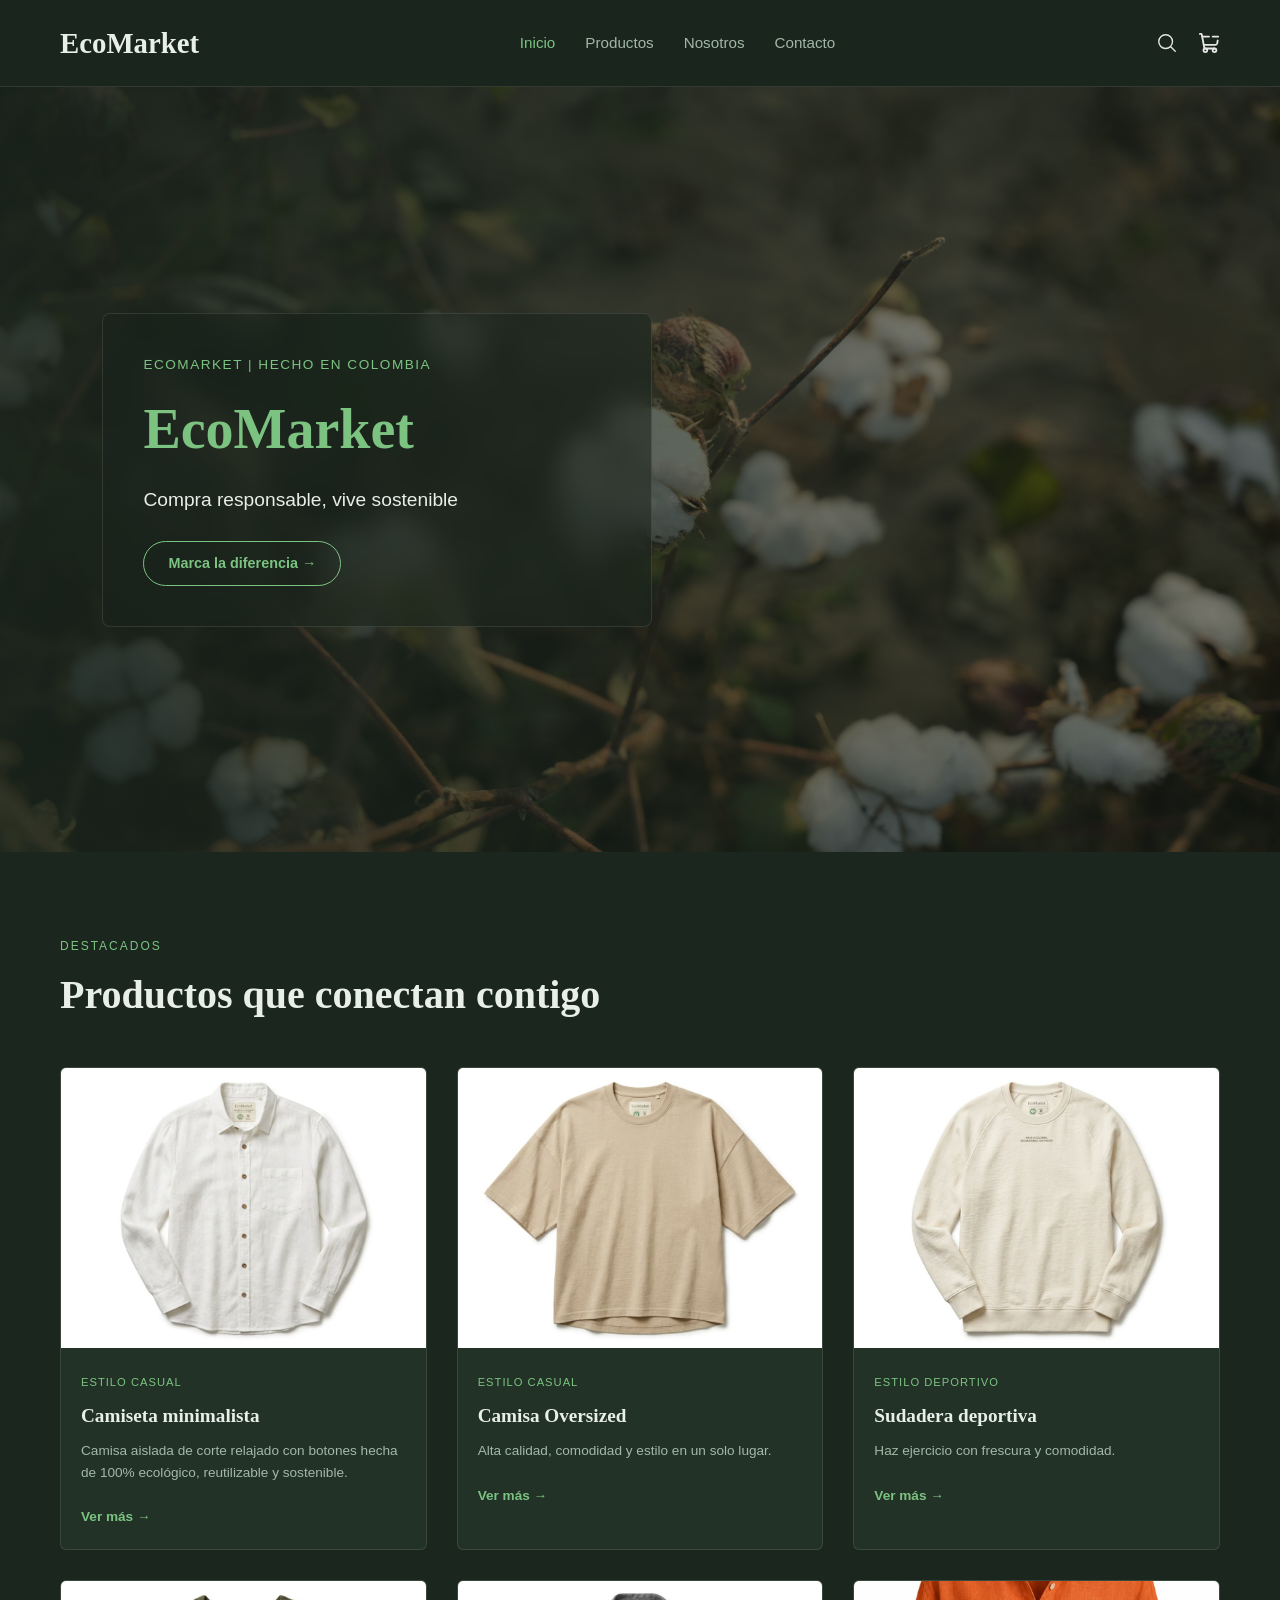
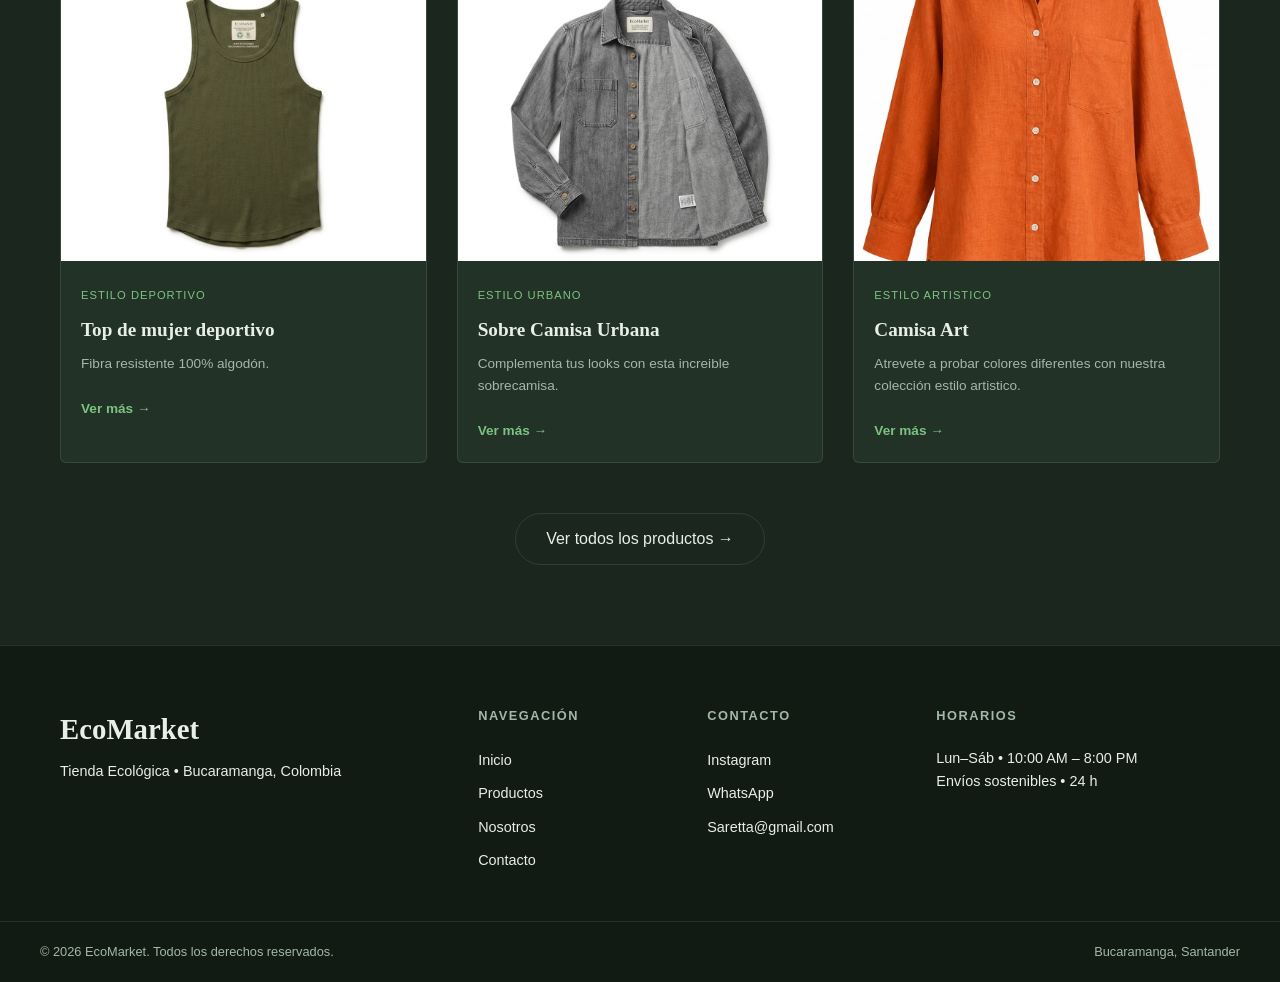
==== index.html @ 2269851c "feat: :sparkles: Se pasó el contenido del repo anterior" ====
<!DOCTYPE html>
<html lang="es">
<head>
    <meta charset="UTF-8">
    <meta name="viewport" content="width=device-width, initial-scale=1.0">
    <title>EcoMarket | Inicio</title>
    <meta name="description" content="EcoMarket - Tienda en línea de productos ecológicos, reutilizables y sustentables.">
    
    <!-- Hojas de estilo CSS -->
    <link rel="stylesheet" href="css/main.css">
    <link rel="stylesheet" href="css/layout.css">
    <link rel="stylesheet" href="css/components.css">
    <link rel="stylesheet" href="css/animations.css">
</head>
<body>

<header class="main-header">
    <div class="header-container">
        <a href="index.html" class="logo">EcoMarket</a>
        
        <!-- Menú principal (se oculta en celular) -->
        <nav class="nav-menu">
            <ul>
                <li><a href="index.html" class="active">Inicio</a></li>
                <li><a href="views/products.html">Productos</a></li>
                <li><a href="views/sobre-nosotros.html">Nosotros</a></li>
                <li><a href="views/contacto.html">Contacto</a></li>
            </ul>
        </nav>

        <!-- Acciones del header -->
        <div class="header-actions">
            <!-- Icono Hamburguesa (Solo visible en celular) -->
            <a href="#menu" class="icon-link menu-toggle" aria-label="Menú">
                <img src="img/icons/menu.svg" alt="Menú" class="header-icon">
            </a>
            <a href="#buscar" class="icon-link" aria-label="Búsqueda">
                <img src="img/icons/lupa.svg" alt="Búsqueda" class="header-icon">
            </a>
<label for="cart-toggle" class="cart-icon-btn">
<span 
                <a href="#carrito" class="icon-link" aria-label="Carrito de compras">
                <img src="img/icons/carrito.svg" alt="Carrito" class="header-icon">
            </a>
</header>

    <main>
        <!-- Banner Principal (Hero Section) -->
        <section class="hero-section">
            <div class="hero-backdrop"></div>
            <div class="hero-card">
                <span class="hero-tagline">EcoMarket | Hecho en Colombia</span>
                <h1 class="hero-title">EcoMarket</h1>
                <p class="hero-subtitle">Compra responsable, vive sostenible</p>
                <a href="views/products.html" class="cta-button">Marca la diferencia &rarr;</a>
            </div>
        </section>

        <!-- Productos Destacados -->
        <section class="featured-section">
            <div class="section-header">
                <span class="section-tag">DESTACADOS</span>
                <h2>Productos que conectan contigo</h2>
            </div>

            <div class="products-grid">
                <!-- Tarjeta 1 -->
                <article class="product-card">
                    <div class="card-image-wrapper">
                        <img src="img/products/Camiseta-Casual .jpg" alt="Bolsa de Algodón Orgánico">
                    </div>
                    <div class="card-body">
                        <span class="product-category">ESTILO CASUAL</span>
                        <h3 class="product-title">Camiseta minimalista</h3>
                        <p class="product-desc">Camisa aislada de corte relajado con botones hecha de 100% ecológico, reutilizable y sostenible.</p>
                        <a href="views/products.html" class="card-button">Ver más &rarr;</a>
                    </div>
                </article>

                <!-- Tarjeta 2 -->
                <article class="product-card">
                    <div class="card-image-wrapper">
                        <img src="img/products/Camiseta-Casual.jpg" alt="Cepillo de Bambú">
                    </div>
                    <div class="card-body">
                        <span class="product-category">ESTILO CASUAL</span>
                        <h3 class="product-title">Camisa Oversized</h3>
                        <p class="product-desc">Alta calidad, comodidad y estilo en un solo lugar.</p>
                        <a href="views/products.html" class="card-button">Ver más &rarr;</a>
                    </div>
                </article>

                <!-- Tarjeta 3 -->
                <article class="product-card">
                    <div class="card-image-wrapper">
                        <img src="img/products/Sudadera-Deportivo.jpg" alt="Termo de Acero Inoxidable">
                    </div>
                    <div class="card-body">
                        <span class="product-category">ESTILO DEPORTIVO</span>
                        <h3 class="product-title">Sudadera deportiva</h3>
                        <p class="product-desc">Haz ejercicio con frescura y comodidad.</p>
                        <a href="views/products.html" class="card-button">Ver más &rarr;</a>
                    </div>
                </article>

                <!-- Tarjeta 4 -->
                <article class="product-card">
                    <div class="card-image-wrapper">
                        <img src="img/products/Top-Deportivo.jpg" alt="Juego de Cubiertos en Bambú">
                    </div>
                    <div class="card-body">
                        <span class="product-category">ESTILO DEPORTIVO</span>
                        <h3 class="product-title">Top de mujer deportivo</h3>
                        <p class="product-desc">Fibra resistente 100% algodón.</p>
                        <a href="views/products.html" class="card-button">Ver más &rarr;</a>
                    </div>
                </article>

                <!-- Tarjeta 5 -->
                <article class="product-card">
                    <div class="card-image-wrapper">
                        <img src="img/products/Sobre-camisa-Urbana.jpg" alt="Jabón Artesanal Natural">
                    </div>
                    <div class="card-body">
                        <span class="product-category">ESTILO URBANO</span>
                        <h3 class="product-title">Sobre Camisa Urbana</h3>
                        <p class="product-desc">Complementa tus looks con esta increible sobrecamisa.</p>
                        <a href="views/products.html" class="card-button">Ver más &rarr;</a>
                    </div>
                </article>

                <!-- Tarjeta 6 -->
                <article class="product-card">
                    <div class="card-image-wrapper">
                        <img src="img/products/Camisa-Art.jpg" alt="Vela Aromática de Soja">
                    </div>
                    <div class="card-body">
                        <span class="product-category">ESTILO ARTISTICO</span>
                        <h3 class="product-title">Camisa Art</h3>
                        <p class="product-desc">Atrevete a probar colores diferentes con nuestra colección estilo artistico.</p>
                        <a href="views/products.html" class="card-button">Ver más &rarr;</a>
                    </div>
                </article>
            </div>

            <div class="catalog-cta">
<a href="views/products.html" class="view-all-button">Ver todos los productos &rarr;</a>
            </div>
        </section>
    </main>

    <!-- Pie de Página (Footer) -->
    <footer class="main-footer">
        <div class="footer-container">
            <div class="footer-col brand-col">
                <h3 class="footer-logo">EcoMarket</h3>
                <p class="footer-subtext">Tienda Ecológica • Bucaramanga, Colombia</p>
            </div>

            <div class="footer-col">
                <h4>NAVEGACIÓN</h4>
                <ul>
                    <li><a href="index.html">Inicio</a></li>
                    <li><a href="views/products.html">Productos</a></li>
                    <li><a href="views/sobre-nosotros.html">Nosotros</a></li>
                    <li><a href="views/contacto.html">Contacto</a></li>
                </ul>
            </div>

            <div class="footer-col">
                <h4>CONTACTO</h4>
                <ul>
                    <li><a href="https://instagram.com" target="_blank" rel="noopener">Instagram</a></li>
                    <li><a href="https://whatsapp.com" target="_blank" rel="noopener">WhatsApp</a></li>
                    <li><a href="mailto:saretta">Saretta@gmail.com</a></li>
                </ul>
            </div>

            <div class="footer-col">
                <h4>HORARIOS</h4>
                <p>Lun–Sáb • 10:00 AM – 8:00 PM</p>
                <p>Envíos sostenibles • 24 h</p>
            </div>
        </div>

        <div class="footer-bottom">
            <div class="footer-bottom-container">
                <p>&copy; 2026 EcoMarket. Todos los derechos reservados.</p>
                <p>Bucaramanga, Santander</p>
            </div>
        </div>
    </footer>

</body>
</html>
---- css/main.css ----
:root {
    --verde: #2ecc71;
    --verde-oscuro: #27ae60;
    --beige: #f5f5dc;
    --texto: #2d3a2e;
    --texto-suave: #5f6f62;
    --blanco: #ffffff;
    --rojo: #e74c3c;
    --radio: 12px;
    --sombra: 0 2px 8px rgba(0,0,0,.08);
    --sombra-hover: 0 12px 24px rgba(0,0,0,.15);
    --fuente: system-ui, -apple-system, "Segoe UI", Roboto, sans-serif;
}

*, *::before, *::after { box-sizing: border-box; margin: 0; padding: 0; }

html { scroll-behavior: smooth; }

body {
    font-family: var(--fuente);
    color: var(--texto);
    background: var(--beige);
    line-height: 1.6;
}

img { max-width: 100%; display: block; }
a { color: inherit; text-decoration: none; }
ul { list-style: none; }

:root {
    --bg-dark: #1b261e;          /* Verde profundo de fondo estilo Maison Rouge */
    --bg-card: #233227;          /* Verde oliva oscuro para tarjetas */
    --accent-green: #7cc382;      /* Verde claro para destacados y botones */
    --accent-hover: #98d99e;      /* Verde hover */
    --text-light: #e8eee9;        /* Blanco hueso para lectura clara */
    --text-muted: #a3b8a6;       /* Texto secundario atenudado */
    --border-color: rgba(255, 255, 255, 0.1);
    --font-heading: 'Georgia', serif;
    --font-body: 'Helvetica Neue', Arial, sans-serif;
}

* {
    margin: 0;
    padding: 0;
    box-sizing: border-box;
}

body {
    background-color: var(--bg-dark);
    color: var(--text-light);
    font-family: var(--font-body);
    line-height: 1.6;
}

a {
    color: inherit;
    text-decoration: none;
}
---- css/layout.css ----
/* ==========================================
   1. ENCABEZADO (HEADER) - MOBILE FIRST
   ========================================== */
.main-header {
    position: sticky;
    top: 0;
    z-index: 1000;
    background-color: rgba(27, 38, 30, 0.95);
    backdrop-filter: blur(10px);
    -webkit-backdrop-filter: blur(10px);
    border-bottom: 1px solid var(--border-color);
}

.header-container {
    max-width: 1200px;
    margin: 0 auto;
    padding: 12px 20px;
    display: flex;
    justify-content: space-between;
    align-items: center;
}

.logo {
    font-family: var(--font-heading);
    font-size: 1.5rem;
    font-weight: bold;
    color: var(--text-light);
}

/* 📱 Móvil por defecto: Ocultar enlaces de texto para dejar vista limpia */
.nav-menu {
    display: none;
}

.header-actions {
    display: flex;
    align-items: center;
    gap: 16px;
}

.header-icon {
    width: 20px;
    height: 20px;
    filter: invert(0.9);
    display: block;
}

/* El botón hamburguesa se muestra únicamente en móvil */
.menu-toggle {
    display: block;
}

/* 💻 Escritorio (Desde 768px): Mostrar menú horizontal completo */
@media (min-width: 768px) {
    .header-container {
        padding: 20px;
    }

    .logo {
        font-size: 1.8rem;
    }

    .nav-menu {
        display: block;
    }

    .nav-menu ul {
        display: flex;
        list-style: none;
        gap: 30px;
    }

    .nav-menu a {
        font-size: 0.95rem;
        color: var(--text-muted);
        transition: color 0.3s ease;
    }

    .nav-menu a.active, 
    .nav-menu a:hover {
        color: var(--accent-green);
    }

    .header-actions {
        gap: 20px;
    }

    .header-icon {
        width: 22px;
        height: 22px;
    }

    .menu-toggle {
        display: none;
    }
}


/* ==========================================
2. HERO SECTION (INICIO) - MOBILE FIRST
   ========================================== */
.hero-section {
    position: relative;
    min-height: 80vh;
    

    background-image: url("../img/hero/fondojiji.jpg"); 
    
    background-size: cover;
    background-position: center;
    background-repeat: no-repeat;
    display: flex;
    align-items: center;
    justify-content: center;
    padding: 40px 20px;
}

.hero-backdrop {
    position: absolute;
    top: 0; 
    left: 0; 
    width: 100%; 
    height: 100%;
    background: linear-gradient(180deg, rgba(27, 38, 30, 0.85) 0%, rgba(27, 38, 30, 0.5) 100%);
}

.hero-card {
    position: relative;
    z-index: 2;
    width: 100%;
    max-width: 550px;
    background: rgba(27, 38, 30, 0.55);
    backdrop-filter: blur(12px);
    -webkit-backdrop-filter: blur(12px);
    border: 1px solid var(--border-color);
    padding: 30px 20px;
    border-radius: 8px;
    text-align: center;
}

.hero-tagline {
    display: block;
    font-size: 0.75rem;
    color: var(--accent-green);
    letter-spacing: 1.5px;
    text-transform: uppercase;
    margin-bottom: 5px;
}

.hero-title {
    font-family: var(--font-heading);
    font-size: 2.5rem;
    color: var(--accent-green);
    margin: 10px 0;
}

.hero-subtitle {
    font-size: 1rem;
    color: var(--text-light);
    margin-bottom: 25px;
}

@media (min-width: 768px) {
    .hero-section {
        height: 85vh;
        justify-content: flex-start;
        padding: 0 8%;
    }

    .hero-backdrop {
        background: linear-gradient(90deg, rgba(27, 38, 30, 0.85) 0%, rgba(27, 38, 30, 0.4) 100%);
    }

    .hero-card {
        padding: 40px;
        text-align: left;
    }

    .hero-tagline {
        font-size: 0.85rem;
    }

    .hero-title {
        font-size: 3.5rem;
    }

    .hero-subtitle {
        font-size: 1.2rem;
    }
}


/* ==========================================
   3. SECCIÓN DESTACADOS (INICIO)
   ========================================== */
.featured-section {
    max-width: 1200px;
    margin: 50px auto;
    padding: 0 20px;
}

.section-tag {
    font-size: 0.75rem;
    color: var(--accent-green);
    letter-spacing: 2px;
}

.section-header h2 {
    font-family: var(--font-heading);
    font-size: 1.8rem;
    margin-top: 5px;
    margin-bottom: 30px;
}

.products-grid {
    display: grid;
    grid-template-columns: 1fr;
    gap: 20px;
}

@media (min-width: 600px) {
    .featured-section {
        margin: 80px auto;
    }

    .section-header h2 {
        font-size: 2.2rem;
        margin-bottom: 40px;
    }

    .products-grid {
        grid-template-columns: repeat(2, 1fr);
        gap: 25px;
    }
}

@media (min-width: 992px) {
    .section-header h2 {
        font-size: 2.5rem;
    }

    .products-grid {
        grid-template-columns: repeat(3, 1fr);
        gap: 30px;
    }
}


/* ==========================================
   4. CATÁLOGO Y FILTROS (PRODUCTOS)
   ========================================== */
.catalog-main {
    max-width: 1300px;
    margin: 30px auto;
    padding: 0 20px;
}

.catalog-header-container {
    margin-bottom: 30px;
}

.breadcrumbs {
    font-size: 0.85rem;
    color: var(--text-muted);
    margin-bottom: 8px;
}

.breadcrumbs a {
    color: var(--text-muted);
}

.breadcrumbs a:hover {
    color: var(--accent-green);
}

.catalog-title {
    font-family: var(--font-heading);
    font-size: 2rem;
    color: var(--text-light);
    letter-spacing: 1px;
}

/* Layout vertical por defecto en móvil */
.catalog-layout {
    display: flex;
    flex-direction: column;
    gap: 30px;
}

/* Sidebar de Filtros estilizada */
.filters-sidebar {
    background-color: var(--bg-card);
    border: 1px solid var(--border-color);
    padding: 24px;
    border-radius: 8px;
}

.filter-group {
    margin-bottom: 24px;
}

.filter-group h3, 
.filter-group h4 {
    font-size: 0.85rem;
    letter-spacing: 1.5px;
    color: var(--accent-green);
    margin-bottom: 12px;
    text-transform: uppercase;
}

.filter-group ul {
    list-style: none;
}

.filter-group li {
    margin-bottom: 10px;
    font-size: 0.9rem;
}

.filter-group label {
    display: flex;
    align-items: center;
    gap: 10px;
    cursor: pointer;
    color: var(--text-light);
}

.price-range-label {
    font-size: 0.85rem;
    color: var(--text-muted);
}

/* Buscador visual estilizado */
.visual-search-bar {
    display: flex;
    background-color: var(--bg-card);
    border: 1px solid var(--border-color);
    border-radius: 30px;
    padding: 4px 8px;
    margin-bottom: 30px;
}

.visual-search-bar input {
    flex: 1;
    background: transparent;
    border: none;
    padding: 10px 16px;
    color: var(--text-light);
    font-size: 0.9rem;
    outline: none;
}

.visual-search-bar button {
    background: var(--accent-green);
    border: none;
    padding: 8px 18px;
    border-radius: 20px;
    color: var(--bg-dark);
    font-weight: bold;
    cursor: pointer;
}

/* Matriz de productos */
.catalog-grid {
    display: grid;
    grid-template-columns: 1fr;
    gap: 20px;
}

/* Adaptabilidad a Tablet y Desktop */
@media (min-width: 768px) {
    .catalog-grid {
        grid-template-columns: repeat(2, 1fr);
        gap: 25px;
    }
}

@media (min-width: 992px) {
    .catalog-layout {
        flex-direction: row;
        align-items: flex-start;
        gap: 40px;
    }

    .filters-sidebar {
        width: 260px;
        position: sticky;
        top: 100px;
        flex-shrink: 0;
    }

    .products-content {
        flex: 1;
    }

    .catalog-grid {
        grid-template-columns: repeat(3, 1fr);
        gap: 25px;
    }

    .catalog-title {
        font-size: 2.5rem;
    }
}

@media (min-width: 1200px) {
    .catalog-grid {
        grid-template-columns: repeat(4, 1fr);
    }
}


/* ==========================================
   5. PIE DE PÁGINA (FOOTER) - MOBILE FIRST
   ========================================== */
.main-footer {
    background-color: #121a14;
    border-top: 1px solid var(--border-color);
    padding-top: 40px;
}

.footer-container {
    max-width: 1200px;
    margin: 0 auto;
    padding: 0 20px 30px;
    display: grid;
    grid-template-columns: 1fr;
    gap: 30px;
}

.footer-logo {
    font-family: var(--font-heading);
    font-size: 1.6rem;
    margin-bottom: 8px;
}

.footer-subtext {
    color: var(--text-muted);
    font-size: 0.85rem;
}

.footer-col h4 {
    font-size: 0.75rem;
    letter-spacing: 1.5px;
    color: var(--text-muted);
    margin-bottom: 15px;
}

.footer-col ul {
    list-style: none;
}

.footer-col li {
    margin-bottom: 8px;
}

.footer-col a, 
.footer-col p {
    color: var(--text-light);
    font-size: 0.85rem;
    transition: color 0.3s ease;
}

.footer-col a:hover {
    color: var(--accent-green);
}

.footer-bottom {
    border-top: 1px solid var(--border-color);
    padding: 20px;
}

.footer-bottom-container {
    max-width: 1200px;
    margin: 0 auto;
    display: flex;
    flex-direction: column;
    gap: 8px;
    text-align: center;
    font-size: 0.75rem;
    color: var(--text-muted);
}

@media (min-width: 992px) {
    .main-footer {
        padding-top: 60px;
    }

    .footer-container {
        padding-bottom: 40px;
        grid-template-columns: 2fr 1fr 1fr 1.5fr;
        gap: 40px;
    }

    .footer-logo {
        font-size: 1.8rem;
    }

    .footer-subtext,
    .footer-col a, 
    .footer-col p {
        font-size: 0.9rem;
    }

    .footer-col h4 {
        font-size: 0.8rem;
        margin-bottom: 20px;
    }

    .footer-bottom-container {
        flex-direction: row;
        justify-content: space-between;
        text-align: left;
        font-size: 0.8rem;
    }
}
/* ==========================================
CONTROL DESLIZANTE DE PRECIOS
========================================== */
.price-slider-container {
    display: flex;
    flex-direction: column;
    gap: 8px;
    margin-top: 8px;
}

.price-range-input {
    width: 100%;
    accent-color: var(--accent-green); /* Pone el deslizador con el verde de EcoMarket */
    cursor: pointer;
}

.price-values {
    display: flex;
    justify-content: space-between;
    font-size: 0.8rem;
    color: var(--text-muted);
}
/* ==========================================
FILTRADO DINÁMICO CON CSS PURO (SIN JS)
   ========================================== */

/* Por defecto, cuando "Todos" está seleccionado, se muestra todo */
.catalog-grid .product-card {
    display: flex;
    flex-direction: column;
    transition: all 0.3s ease;
}

/* Si se selecciona "Estilo Casual" */
.catalog-layout:has(#filtro-casual:checked) .product-card:not(.cat-casual),
/* Si se selecciona "Estilo Deportivo" */
.catalog-layout:has(#filtro-deportivo:checked) .product-card:not(.cat-deportivo),
/* Si se selecciona "Estilo Urbano" */
.catalog-layout:has(#filtro-urbano:checked) .product-card:not(.cat-urbano),
/* Si se selecciona "Estilo Artístico" */
.catalog-layout:has(#filtro-artistico:checked) .product-card:not(.cat-artistico) {
    display: none;
}
/* ==========================================
   ESTILOS PÁGINA SOBRE NOSOTROS
   ========================================== */
.about-main {
    max-width: 1200px;
    margin: 40px auto;
    padding: 0 20px;
}

.about-header-container {
    margin-bottom: 40px;
}

.about-title {
    font-family: var(--font-heading);
    font-size: 2.2rem;
    color: var(--text-light);
    letter-spacing: 1px;
}

/* 1. Sección Historia (Flexbox) */
.about-history-section {
    display: flex;
    flex-direction: column;
    gap: 30px;
    align-items: center;
    background-color: var(--bg-card);
    border: 1px solid var(--border-color);
    border-radius: 12px;
    overflow: hidden;
    padding: 30px;
    margin-bottom: 60px;
}

.history-image-wrapper {
    width: 100%;
    max-height: 400px;
    overflow: hidden;
    border-radius: 8px;
}

.history-image-wrapper img {
    width: 100%;
    height: 100%;
    object-fit: cover;
}

.history-text-content {
    flex: 1;
}

.history-text-content h2 {
    font-family: var(--font-heading);
    font-size: 1.8rem;
    color: var(--text-light);
    margin: 10px 0 20px 0;
}

.history-text-content p {
    color: var(--text-muted);
    font-size: 0.95rem;
    line-height: 1.6;
    margin-bottom: 15px;
}

/* 2. Principios Ecológicos */
.principles-section {
    margin-bottom: 60px;
}

.section-header.center {
    text-align: center;
    margin-bottom: 40px;
}

.principles-grid {
    display: grid;
    grid-template-columns: 1fr;
    gap: 20px;
}

.principle-card {
    background-color: var(--bg-card);
    border: 1px solid var(--border-color);
    padding: 30px 20px;
    border-radius: 8px;
    text-align: center;
    transition: transform 0.3s ease, border-color 0.3s ease;
}

.principle-card:hover {
    transform: translateY(-5px);
    border-color: var(--accent-green);
}

.principle-icon-wrapper {
    width: 50px;
    height: 50px;
    margin: 0 auto 20px auto;
    background: rgba(124, 195, 130, 0.1);
    border-radius: 50%;
    display: flex;
    align-items: center;
    justify-content: center;
}

.principle-icon {
    width: 24px;
    height: 24px;
    filter: invert(0.7) sepia(1) saturate(3) hue-rotate(80deg);
}

.principle-card h3 {
    font-size: 1.1rem;
    color: var(--text-light);
    margin-bottom: 10px;
}

.principle-card p {
    font-size: 0.85rem;
    color: var(--text-muted);
    line-height: 1.5;
}

/* 3. Testimonios (Carrusel CSS con animación hover) */
.testimonials-section {
    margin-bottom: 60px;
}

.testimonials-carousel {
    display: flex;
    overflow-x: auto;
    gap: 20px;
    padding-bottom: 15px;
    scroll-snap-type: x mandatory;
}

.testimonial-card {
    flex: 0 0 100%;
    scroll-snap-align: center;
    background-color: var(--bg-card);
    border: 1px solid var(--border-color);
    padding: 30px;
    border-radius: 10px;
    transition: transform 0.3s ease, background-color 0.3s ease;
}

/* Animación visual al pasar el mouse sobre las tarjetas de testimonio */
.testimonial-card:hover {
    transform: translateY(-6px);
    background-color: rgba(35, 50, 39, 0.6);
    border-color: var(--accent-green);
}

.stars {
    color: #f4d03f;
    font-size: 1rem;
    margin-bottom: 15px;
    letter-spacing: 2px;
}

.testimonial-card .comment {
    font-size: 0.95rem;
    color: var(--text-light);
    font-style: italic;
    line-height: 1.6;
    margin-bottom: 20px;
}

.client-name {
    font-size: 0.85rem;
    font-weight: bold;
    color: var(--accent-green);
}

/* ==========================================
   MEDIA QUERIES (RESPONSIVIDAD ESCRITORIO)
   ========================================== */
@media (min-width: 768px) {
    .about-history-section {
        flex-direction: row;
        padding: 40px;
        gap: 40px;
    }

    .history-image-wrapper {
        width: 45%;
        max-height: none;
    }

    .principles-grid {
        grid-template-columns: repeat(3, 1fr);
        gap: 25px;
    }

    .testimonials-carousel {
        display: grid;
        grid-template-columns: repeat(3, 1fr);
        overflow-x: visible;
    }

    .testimonial-card {
        flex: unset;
    }

    .about-title {
        font-size: 2.5rem;
    }
}
/* ==========================================
   ESTILOS PÁGINA DE CONTACTO (MOBILE FIRST)
   ========================================== */
.contact-main {
    max-width: 1200px;
    margin: 40px auto;
    padding: 0 20px;
}

.contact-header-container {
    margin-bottom: 40px;
}

.contact-title {
    font-family: var(--font-heading);
    font-size: 2.2rem;
    color: var(--text-light);
    letter-spacing: 1px;
}

.contact-layout {
    display: flex;
    flex-direction: column;
    gap: 40px;
}

/* Tarjeta del Formulario Inteligente */
.contact-form-card, 
.contact-info-card {
    background-color: var(--bg-card);
    border: 1px solid var(--border-color);
    padding: 30px 20px;
    border-radius: 12px;
}

.contact-form-card h2, 
.contact-info-card h2 {
    font-family: var(--font-heading);
    font-size: 1.8rem;
    color: var(--text-light);
    margin: 8px 0 15px;
}

.form-description {
    color: var(--text-muted);
    font-size: 0.9rem;
    line-height: 1.5;
    margin-bottom: 25px;
}

/* Formulario e Insumos */
.intelligent-form {
    display: flex;
    flex-direction: column;
    gap: 20px;
}

.form-group {
    display: flex;
    flex-direction: column;
    gap: 8px;
}

.form-group label {
    font-size: 0.85rem;
    color: var(--text-light);
    font-weight: 500;
}

.form-group input, 
.form-group textarea {
    background-color: rgba(27, 38, 30, 0.6);
    border: 1.5px solid var(--border-color);
    border-radius: 6px;
    padding: 12px 16px;
    color: var(--text-light);
    font-size: 0.95rem;
    outline: none;
    transition: border-color 0.3s ease, box-shadow 0.3s ease;
}

/* VALIDACIÓN VISUAL CSS (:valid / :invalid) */
.form-group input:not(:placeholder-shown):valid, 
.form-group textarea:not(:placeholder-shown):valid {
    border-color: #52b788;
    box-shadow: 0 0 5px rgba(82, 183, 136, 0.3);
}

.form-group input:not(:placeholder-shown):invalid, 
.form-group textarea:not(:placeholder-shown):invalid {
    border-color: #e07a5f;
    box-shadow: 0 0 5px rgba(224, 122, 95, 0.3);
}

/* Mensajes de error cuando el campo es inválido */
.field-msg {
    font-size: 0.75rem;
    display: none;
}

.form-group input:not(:placeholder-shown):invalid ~ .field-msg,
.form-group textarea:not(:placeholder-shown):invalid ~ .field-msg {
    display: block;
    color: #e07a5f;
}

.submit-button {
    background-color: var(--accent-green);
    color: var(--bg-dark);
    font-weight: bold;
    font-size: 0.95rem;
    padding: 14px 28px;
    border: none;
    border-radius: 30px;
    cursor: pointer;
    transition: transform 0.3s ease, background-color 0.3s ease;
    align-self: flex-start;
    margin-top: 10px;
}

.submit-button:hover {
    transform: translateY(-2px);
    background-color: #92d898;
}

/* Información de contacto */
.info-details p {
    color: var(--text-muted);
    font-size: 0.9rem;
    margin-bottom: 12px;
    line-height: 1.5;
}

.info-details strong {
    color: var(--text-light);
}

/* Mapa de Ubicación Estilizado */
.map-container {
    position: relative;
    border-radius: 8px;
    overflow: hidden;
    height: 220px;
    margin: 25px 0;
    border: 1px solid var(--border-color);
}

.static-map-img {
    width: 100%;
    height: 100%;
    object-fit: cover;
    filter: brightness(0.7) contrast(1.1);
}

.map-overlay {
    position: absolute;
    bottom: 12px;
    left: 12px;
    background: rgba(27, 38, 30, 0.85);
    padding: 6px 14px;
    border-radius: 20px;
    border: 1px solid var(--border-color);
    backdrop-filter: blur(4px);
}

.map-badge {
    font-size: 0.75rem;
    color: var(--accent-green);
    font-weight: bold;
}

/* Redes Sociales con animación scale al hacer hover */
.social-links-section h3 {
    font-size: 0.9rem;
    letter-spacing: 1.5px;
    color: var(--accent-green);
    margin-bottom: 15px;
    text-transform: uppercase;
}

.social-icons-wrapper {
    display: flex;
    gap: 15px;
}

.social-icon-btn {
    width: 44px;
    height: 44px;
    background-color: rgba(27, 38, 30, 0.7);
    border: 1px solid var(--border-color);
    border-radius: 50%;
    display: flex;
    align-items: center;
    justify-content: center;
    transition: transform 0.3s ease, border-color 0.3s ease, background-color 0.3s ease;
}

/* ANIMACIÓN SCALE EN HOVER */
.social-icon-btn:hover {
    transform: scale(1.15); /* Crece un 15% */
    border-color: var(--accent-green);
    background-color: var(--accent-green);
}

.social-icon-btn:hover .social-icon {
    filter: invert(0.1);
}

.social-icon {
    width: 20px;
    height: 20px;
    filter: invert(0.9);
    transition: filter 0.3s ease;
}

/* ESCRITORIO (Desde 992px) */
@media (min-width: 992px) {
    .contact-layout {
        flex-direction: row;
        gap: 40px;
    }

    .contact-form-card {
        flex: 1.2;
        padding: 40px;
    }

    .contact-info-card {
        flex: 0.8;
        padding: 40px;
    }

    .contact-title {
        font-size: 2.5rem;
    }
}
---- css/components.css ----
/* Product Cards */
.product-card {
    background-color: var(--bg-card);
    border: 1px solid var(--border-color);
    border-radius: 6px;
    overflow: hidden;
    transition: transform 0.3s ease, box-shadow 0.3s ease;
}

.card-image-wrapper {
    height: 280px;
    overflow: hidden;
}

.card-image-wrapper img {
    width: 100%;
    height: 100%;
    object-fit: cover;
}

.card-body {
    padding: 20px;
}

.product-category {
    font-size: 0.7rem;
    color: var(--accent-green);
    letter-spacing: 1px;
}

.product-title {
    font-family: var(--font-heading);
    font-size: 1.2rem;
    margin: 8px 0;
}

.product-desc {
    font-size: 0.85rem;
    color: var(--text-muted);
    margin-bottom: 20px;
}

/* Botones */
.cta-button {
    display: inline-block;
    border: 1px solid var(--accent-green);
    color: var(--accent-green);
    padding: 10px 24px;
    border-radius: 30px;
    font-weight: bold;
    font-size: 0.9rem;
    transition: all 0.3s;
}

.cta-button:hover {
    background-color: var(--accent-green);
    color: var(--bg-dark);
}

.card-button {
    font-size: 0.85rem;
    color: var(--accent-green);
    font-weight: bold;
}

.catalog-cta {
    text-align: center;
    margin-top: 50px;
}

.view-all-button {
    display: inline-block;
    border: 1px solid var(--border-color);
    padding: 12px 30px;
    border-radius: 30px;
    color: var(--text-light);
    transition: all 0.3s;
}

.view-all-button:hover {
    border-color: var(--accent-green);
    color: var(--accent-green);
}
---- css/animations.css ----
.product-card:hover {
    transform: translateY(-8px);
    box-shadow: 0 12px 24px rgba(0, 0, 0, 0.4);
}
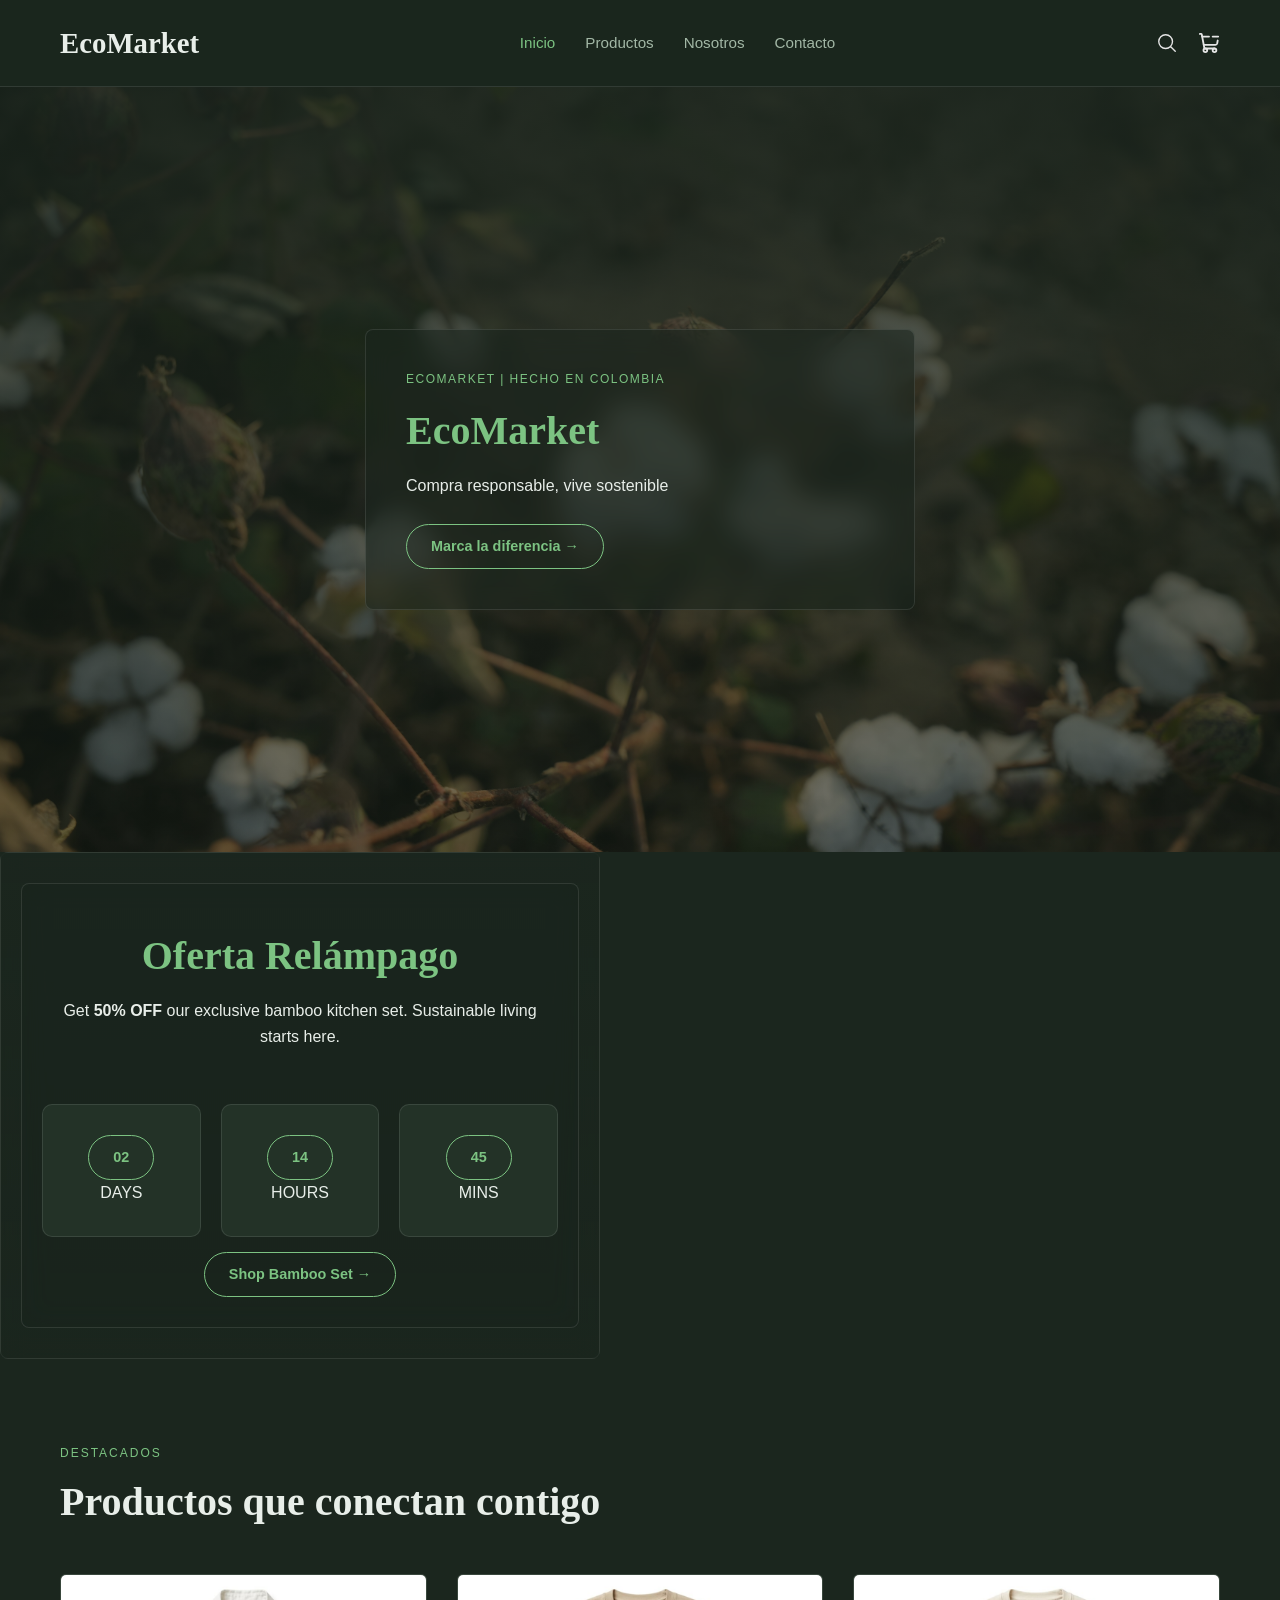
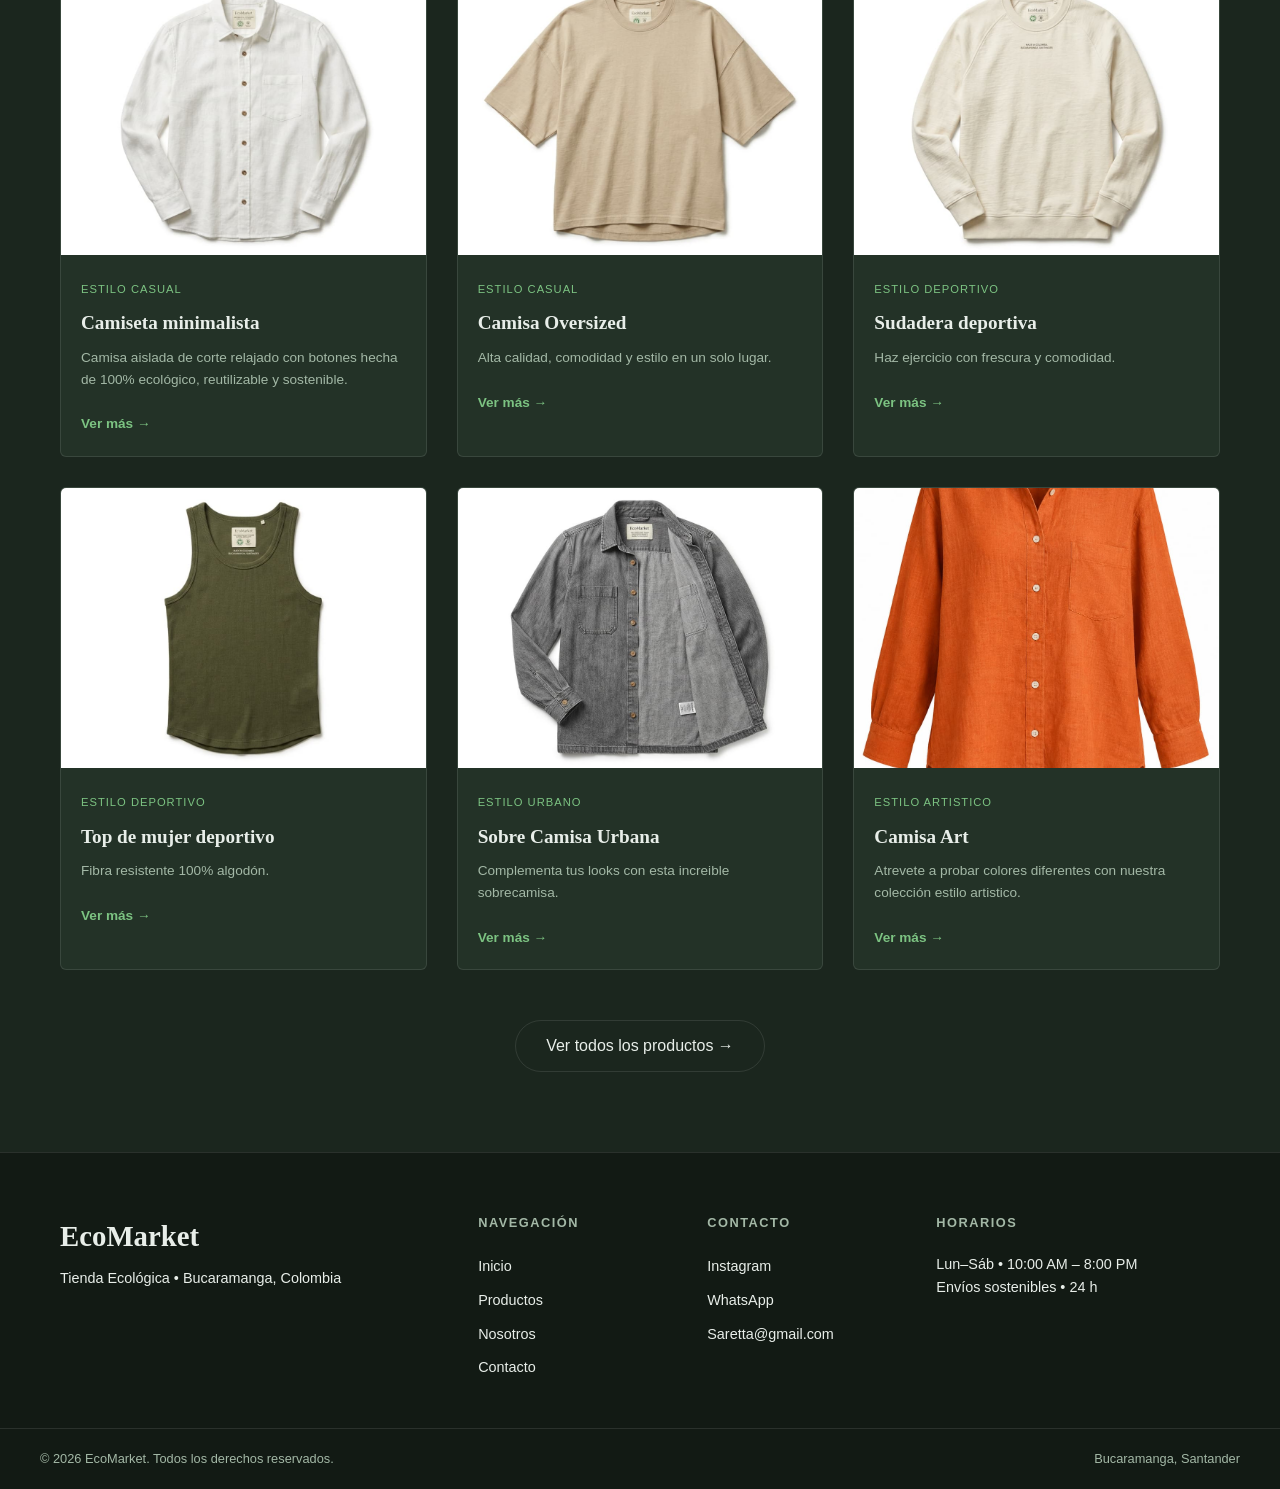
==== commit 711f9538: "feat: :sparkles: Examen de CSS y HTML Desarrollo del examen" ====
--- a/index.html
+++ b/index.html
@@ -56,6 +56,38 @@
             </div>
         </section>
 
+        <section class="Oferta">
+            <div class="oferta-card">
+            <div class="hero-backdrop"></div>
+            <div class="oferta-card">
+            <h2 class="hero-title">Oferta Relámpago</h2>
+            <p class="oferta-subtitle"> Get <b> 50% OFF</b> our exclusive bamboo kitchen set. Sustainable living starts here. </p>
+            <div class="testimonials-carousel"> </div>
+            <div class="section-header center">
+
+            </div>
+            <div class="testimonials-carousel">
+
+            <div class="testimonial-card">
+            <p class="oferta-button"> 02 </p>
+            <p class="oferta-subtitle">DAYS</p>
+            </div>
+
+            <div class="testimonial-card">
+            <p class="oferta-button"> 14 </p>
+            <p class="oferta-subtitle">HOURS</p>
+            </div>
+
+            <div class="testimonial-card">
+            <p class="oferta-button"> 45 </p>
+            <p class="oferta-subtitle">MINS</p>
+            </div>
+            </div>
+            <a href="views/products.html" class="oferta-button">Shop Bamboo Set &rarr;</a>
+            </div>
+
+        </section>
+
         <!-- Productos Destacados -->
         <section class="featured-section">
             <div class="section-header">
--- a/css/layout.css
+++ b/css/layout.css
@@ -1001,4 +1001,65 @@
     .contact-title {
         font-size: 2.5rem;
     }
+}
+
+.hero-section {
+    position: relative;
+    min-height: 80vh;
+    
+
+    background-image: url("../img/hero/fondojiji.jpg"); 
+    
+    background-size: cover;
+    background-position: center;
+    background-repeat: no-repeat;
+    display: flex;
+    align-items: center;
+    justify-content: center;
+    padding: 40px 20px;
+}
+
+.hero-backdrop {
+    position: absolute;
+    top: 0; 
+    left: 0; 
+    width: 100%; 
+    height: 100%;
+    background: linear-gradient(180deg, rgba(27, 38, 30, 0.85) 0%, rgba(27, 38, 30, 0.5) 100%);
+}
+
+.oferta-card {
+    position: relative;
+    z-index: 2;
+    width: 100%;
+    max-width: 600px;
+    background: rgba(27, 38, 30, 0.55);
+    backdrop-filter: blur(12px);
+    -webkit-backdrop-filter: blur(12px);
+    border: 1px solid var(--border-color);
+    padding: 30px 20px;
+    border-radius: 8px;
+    text-align: center;
+}
+
+.hero-tagline {
+    display: block;
+    font-size: 0.75rem;
+    color: var(--accent-green);
+    letter-spacing: 1.5px;
+    text-transform: uppercase;
+    margin-bottom: 5px;
+}
+
+.hero-title {
+    font-family: var(--font-heading);
+    font-size: 2.5rem;
+    color: var(--accent-green);
+    margin: 10px 0;
+}
+
+.hero-subtitle {
+    font-size: 1rem;
+    color: var(--text-light);
+    margin-bottom: 25px;
 }
--- a/css/components.css
+++ b/css/components.css
@@ -80,4 +80,21 @@
 .view-all-button:hover {
     border-color: var(--accent-green);
     color: var(--accent-green);
+}
+
+/* Botones */
+.oferta-button {
+    display: inline-block;
+    border: 1px solid var(--accent-green);
+    color: var(--accent-green);
+    padding: 10px 24px;
+    border-radius: 30px;
+    font-weight: bold;
+    font-size: 0.9rem;
+    transition: all 0.3s;
+}
+
+.oferta-button:hover {
+    background-color: var(--accent-green);
+    color: var(--bg-dark);
 }
